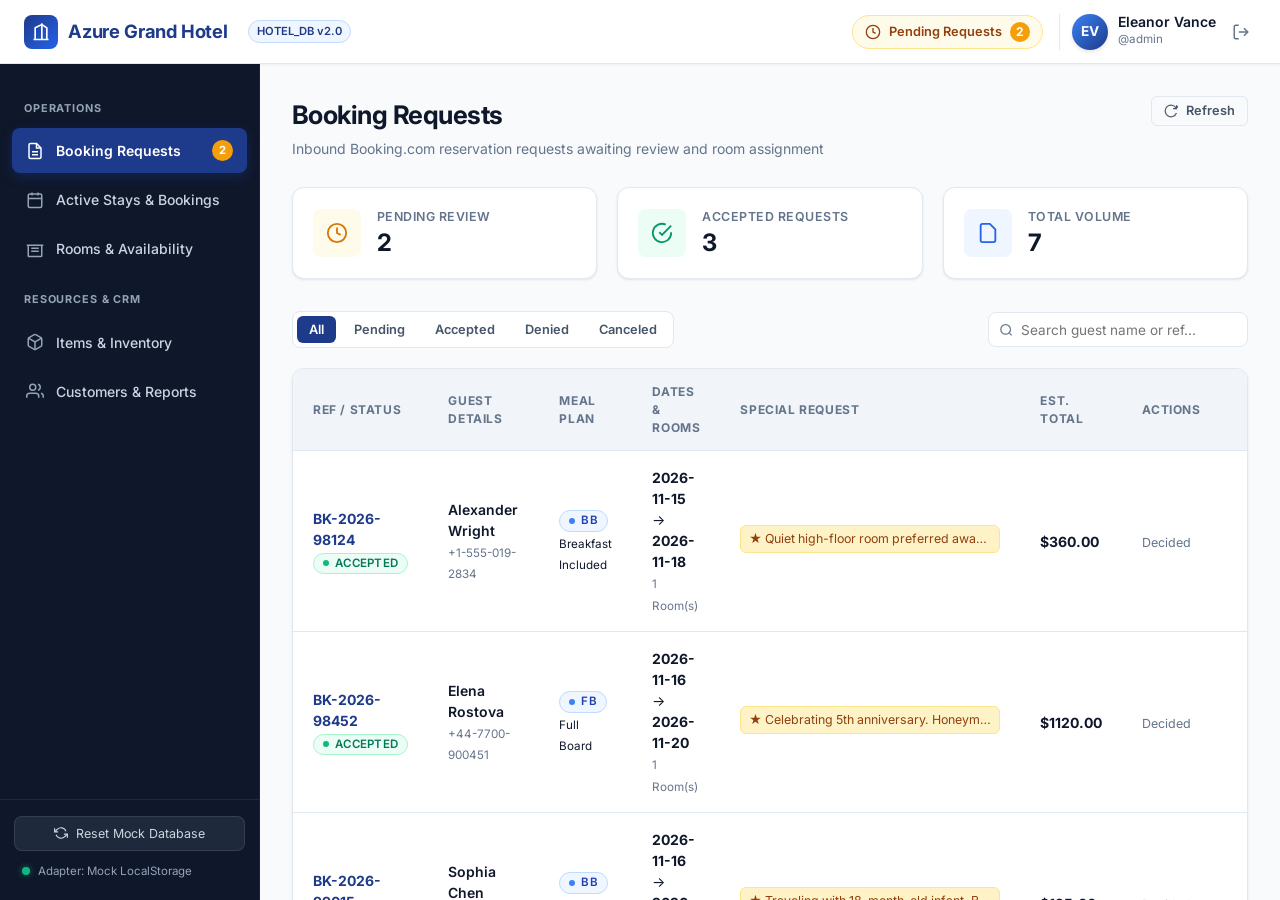
==== frontend/index.html @ 26da822e "add mock API layer and initial frontend layout" ====
<!DOCTYPE html>
<html lang="en">
<head>
  <meta charset="UTF-8">
  <meta name="viewport" content="width=device-width, initial-scale=1.0">
  <title>Azure Hotel Management System</title>
  <link rel="stylesheet" href="css/style.css">
  <link rel="preconnect" href="https://fonts.googleapis.com">
  <link rel="preconnect" href="https://fonts.gstatic.com" crossorigin>
  <link href="https://fonts.googleapis.com/css2?family=Inter:wght@400;500;600;700;800&display=swap" rel="stylesheet">
</head>
<body>

  <!-- =========================================================================
       1. Login Screen for shop_owner
       ========================================================================= -->
  <div id="login-screen" class="login-screen">
    <div class="login-card">
      <div class="login-brand">
        <div class="brand-icon-wrapper">
          <svg width="28" height="28" viewBox="0 0 24 24" fill="none" stroke="currentColor" stroke-width="2" stroke-linecap="round" stroke-linejoin="round">
            <path d="M3 21h18M5 21V7l8-4v18M13 21V3l6 4v14M9 10h1M9 14h1M9 18h1M16 10h1M16 14h1M16 18h1"/>
          </svg>
        </div>
        <h1>Azure Hotel Manager</h1>
        <p>Shop Owner & Front Desk Portal</p>
      </div>

      <div id="login-error-box" class="login-error hidden">
        <svg width="18" height="18" viewBox="0 0 24 24" fill="none" stroke="currentColor" stroke-width="2">
          <circle cx="12" cy="12" r="10"/><line x1="12" y1="8" x2="12" y2="12"/><line x1="12" y1="16" x2="12.01" y2="16"/>
        </svg>
        <span id="login-error-text">Invalid username or credentials.</span>
      </div>

      <form id="login-form" class="login-form">
        <div class="form-group">
          <label class="form-label" for="login-username">Owner Username</label>
          <div class="input-with-icon">
            <span class="input-icon">
              <svg width="16" height="16" viewBox="0 0 24 24" fill="none" stroke="currentColor" stroke-width="2">
                <path d="M20 21v-2a4 4 0 0 0-4-4H8a4 4 0 0 0-4 4v2"/><circle cx="12" cy="7" r="4"/>
              </svg>
            </span>
            <input type="text" id="login-username" class="form-control" placeholder="e.g. admin" required autocomplete="username" value="admin">
          </div>
        </div>

        <div class="form-group">
          <label class="form-label" for="login-password">Password</label>
          <div class="input-with-icon">
            <span class="input-icon">
              <svg width="16" height="16" viewBox="0 0 24 24" fill="none" stroke="currentColor" stroke-width="2">
                <rect x="3" y="11" width="18" height="11" rx="2" ry="2"/><path d="M7 11V7a5 5 0 0 1 10 0v4"/>
              </svg>
            </span>
            <input type="password" id="login-password" class="form-control" placeholder="••••••••" required autocomplete="current-password" value="admin123">
          </div>
        </div>

        <button type="submit" id="btn-login-submit" class="btn btn-primary btn-block">
          <span>Sign In to Dashboard</span>
          <svg width="16" height="16" viewBox="0 0 24 24" fill="none" stroke="currentColor" stroke-width="2">
            <line x1="5" y1="12" x2="19" y2="12"/><polyline points="12 5 19 12 12 19"/>
          </svg>
        </button>
      </form>

      <div class="login-hint">
        <strong>Pre-configured Mock Accounts:</strong><br>
        Username: <code>admin</code> (Eleanor Vance - GM)<br>
        Username: <code>david_desk</code> (David Miller - Front Desk)<br>
        <em>Any password accepted in mock mode.</em>
      </div>
    </div>
  </div>

  <!-- =========================================================================
       2. Application Shell (Displayed when authenticated)
       ========================================================================= -->
  <div id="app-shell" class="app-shell hidden">
    <!-- Top Bar -->
    <header class="top-bar">
      <div class="top-bar-left">
        <a href="#requests" class="top-brand">
          <div class="top-brand-icon">
            <svg width="20" height="20" viewBox="0 0 24 24" fill="none" stroke="currentColor" stroke-width="2">
              <path d="M3 21h18M5 21V7l8-4v18M13 21V3l6 4v14"/>
            </svg>
          </div>
          <span>Azure Grand Hotel</span>
        </a>
        <span class="hotel-badge">HOTEL_DB v2.0</span>
      </div>

      <div class="top-bar-right">
        <!-- Top bar PENDING requests alert & count badge -->
        <button id="topbar-pending-btn" class="pending-alert-btn" title="View Pending Requests">
          <svg width="16" height="16" viewBox="0 0 24 24" fill="none" stroke="currentColor" stroke-width="2">
            <circle cx="12" cy="12" r="10"/><polyline points="12 6 12 12 16 14"/>
          </svg>
          <span>Pending Requests</span>
          <span id="topbar-pending-count" class="count-badge-pill">0</span>
        </button>

        <!-- Logged-in Owner Profile -->
        <div class="owner-profile">
          <div id="owner-avatar" class="owner-avatar" title="Shop Owner">EV</div>
          <div class="owner-details">
            <span id="owner-full-name" class="owner-name">Eleanor Vance</span>
            <span id="owner-username" class="owner-role">@admin</span>
          </div>
          <button id="btn-logout" class="btn-logout" title="Sign Out">
            <svg width="18" height="18" viewBox="0 0 24 24" fill="none" stroke="currentColor" stroke-width="2">
              <path d="M9 21H5a2 2 0 0 1-2-2V5a2 2 0 0 1 2-2h4"/><polyline points="16 17 21 12 16 7"/><line x1="21" y1="12" x2="9" y2="12"/>
            </svg>
          </button>
        </div>
      </div>
    </header>

    <div class="shell-body">
      <!-- Left Sidebar with Hash Navigation -->
      <aside class="sidebar">
        <nav class="sidebar-nav">
          <div class="sidebar-section-title">Operations</div>
          
          <!-- #requests view link -->
          <a href="#requests" class="nav-item active" data-view="requests">
            <div class="nav-item-content">
              <svg width="18" height="18" viewBox="0 0 24 24" fill="none" stroke="currentColor" stroke-width="2">
                <path d="M14 2H6a2 2 0 0 0-2 2v16a2 2 0 0 0 2 2h12a2 2 0 0 0 2-2V8z"/><polyline points="14 2 14 8 20 8"/><line x1="16" y1="13" x2="8" y2="13"/><line x1="16" y1="17" x2="8" y2="17"/>
              </svg>
              <span>Booking Requests</span>
            </div>
            <span id="sidebar-pending-badge" class="nav-badge">0</span>
          </a>

          <!-- #stays view link -->
          <a href="#stays" class="nav-item" data-view="stays">
            <div class="nav-item-content">
              <svg width="18" height="18" viewBox="0 0 24 24" fill="none" stroke="currentColor" stroke-width="2">
                <rect x="3" y="4" width="18" height="18" rx="2" ry="2"/><line x1="16" y1="2" x2="16" y2="6"/><line x1="8" y1="2" x2="8" y2="6"/><line x1="3" y1="10" x2="21" y2="10"/>
              </svg>
              <span>Active Stays & Bookings</span>
            </div>
          </a>

          <!-- #rooms view link -->
          <a href="#rooms" class="nav-item" data-view="rooms">
            <div class="nav-item-content">
              <svg width="18" height="18" viewBox="0 0 24 24" fill="none" stroke="currentColor" stroke-width="2">
                <path d="M3 7v14a1 1 0 0 0 1 1h16a1 1 0 0 0 1-1V7"/><path d="M1 7h22M7 11h10M7 15h10"/>
              </svg>
              <span>Rooms & Availability</span>
            </div>
          </a>

          <div class="sidebar-section-title">Resources & CRM</div>

          <!-- #inventory view link -->
          <a href="#inventory" class="nav-item" data-view="inventory">
            <div class="nav-item-content">
              <svg width="18" height="18" viewBox="0 0 24 24" fill="none" stroke="currentColor" stroke-width="2">
                <path d="M21 16V8a2 2 0 0 0-1-1.73l-7-4a2 2 0 0 0-2 0l-7 4A2 2 0 0 0 3 8v8a2 2 0 0 0 1 1.73l7 4a2 2 0 0 0 2 0l7-4A2 2 0 0 0 21 16z"/><polyline points="3.27 6.96 12 12.01 20.73 6.96"/><line x1="12" y1="22.08" x2="12" y2="12"/>
              </svg>
              <span>Items & Inventory</span>
            </div>
          </a>

          <!-- #customers view link -->
          <a href="#customers" class="nav-item" data-view="customers">
            <div class="nav-item-content">
              <svg width="18" height="18" viewBox="0 0 24 24" fill="none" stroke="currentColor" stroke-width="2">
                <path d="M17 21v-2a4 4 0 0 0-4-4H5a4 4 0 0 0-4 4v2"/><circle cx="9" cy="7" r="4"/><path d="M23 21v-2a4 4 0 0 0-3-3.87"/><path d="M16 3.13a4 4 0 0 1 0 7.75"/>
              </svg>
              <span>Customers & Reports</span>
            </div>
          </a>
        </nav>

        <div class="sidebar-footer">
          <button id="btn-reset-mock-db" class="btn-sidebar-reset" title="Restore seed data in localStorage">
            <svg width="14" height="14" viewBox="0 0 24 24" fill="none" stroke="currentColor" stroke-width="2">
              <polyline points="1 4 1 10 7 10"/><polyline points="23 20 23 14 17 14"/><path d="M20.49 9A9 9 0 0 0 5.64 5.64L1 10m22 4l-4.64 4.36A9 9 0 0 1 3.51 15"/>
            </svg>
            <span>Reset Mock Database</span>
          </button>
          <div class="system-status-indicator">
            <span class="status-dot"></span>
            <span>Adapter: Mock LocalStorage</span>
          </div>
        </div>
      </aside>

      <!-- Main Content Area with Views -->
      <main class="main-content">

        <!-- ===================================================================
             VIEW 1: #requests (Booking Requests)
             =================================================================== -->
        <section id="view-requests" class="view-panel active">
          <div class="view-header">
            <div>
              <h2>Booking Requests</h2>
              <p>Inbound Booking.com reservation requests awaiting review and room assignment</p>
            </div>
            <div class="header-actions">
              <button id="btn-refresh-requests" class="btn btn-outline btn-sm">
                <svg width="14" height="14" viewBox="0 0 24 24" fill="none" stroke="currentColor" stroke-width="2">
                  <path d="M21.5 2v6h-6M21.34 15.57a10 10 0 1 1-.57-8.38l5.67-5.67"/>
                </svg>
                <span>Refresh</span>
              </button>
            </div>
          </div>

          <!-- Stats Overview -->
          <div class="stats-grid">
            <div class="stat-card">
              <div class="stat-icon warning">
                <svg width="22" height="22" viewBox="0 0 24 24" fill="none" stroke="currentColor" stroke-width="2">
                  <circle cx="12" cy="12" r="10"/><polyline points="12 6 12 12 16 14"/>
                </svg>
              </div>
              <div class="stat-info">
                <div class="stat-label">Pending Review</div>
                <div id="stat-requests-pending" class="stat-value">0</div>
              </div>
            </div>
            <div class="stat-card">
              <div class="stat-icon success">
                <svg width="22" height="22" viewBox="0 0 24 24" fill="none" stroke="currentColor" stroke-width="2">
                  <path d="M22 11.08V12a10 10 0 1 1-5.93-9.14"/><polyline points="22 4 12 14.01 9 11.01"/>
                </svg>
              </div>
              <div class="stat-info">
                <div class="stat-label">Accepted Requests</div>
                <div id="stat-requests-accepted" class="stat-value">0</div>
              </div>
            </div>
            <div class="stat-card">
              <div class="stat-icon primary">
                <svg width="22" height="22" viewBox="0 0 24 24" fill="none" stroke="currentColor" stroke-width="2">
                  <path d="M14 2H6a2 2 0 0 0-2 2v16a2 2 0 0 0 2 2h12a2 2 0 0 0 2-2V8z"/>
                </svg>
              </div>
              <div class="stat-info">
                <div class="stat-label">Total Volume</div>
                <div id="stat-requests-total" class="stat-value">0</div>
              </div>
            </div>
          </div>

          <!-- Filter & Search Bar -->
          <div class="filter-bar">
            <div class="filter-pills" id="requests-status-filters">
              <button class="filter-pill active" data-status="ALL">All</button>
              <button class="filter-pill" data-status="PENDING">Pending</button>
              <button class="filter-pill" data-status="ACCEPTED">Accepted</button>
              <button class="filter-pill" data-status="DENIED">Denied</button>
              <button class="filter-pill" data-status="CANCELED">Canceled</button>
            </div>
            <div class="search-input-box">
              <svg width="16" height="16" viewBox="0 0 24 24" fill="none" stroke="currentColor" stroke-width="2">
                <circle cx="11" cy="11" r="8"/><line x1="21" y1="21" x2="16.65" y2="16.65"/>
              </svg>
              <input type="text" id="requests-search-input" placeholder="Search guest name or ref...">
            </div>
          </div>

          <!-- Requests Table -->
          <div class="card-table">
            <div class="table-responsive">
              <table class="data-table" id="table-booking-requests">
                <thead>
                  <tr>
                    <th>Ref / Status</th>
                    <th>Guest Details</th>
                    <th>Meal Plan</th>
                    <th>Dates & Rooms</th>
                    <th>Special Request</th>
                    <th>Est. Total</th>
                    <th>Actions</th>
                  </tr>
                </thead>
                <tbody id="tbody-booking-requests">
                  <!-- Populated dynamically by app.js -->
                </tbody>
              </table>
            </div>
          </div>
        </section>


        <!-- ===================================================================
             VIEW 2: #stays (Active Stays & Bookings)
             =================================================================== -->
        <section id="view-stays" class="view-panel">
          <div class="view-header">
            <div>
              <h2>Active Stays & Bookings</h2>
              <p>Confirmed reservations, active checked-in guests, billing and checkout</p>
            </div>
            <div class="header-actions">
              <button id="btn-refresh-stays" class="btn btn-outline btn-sm">
                <svg width="14" height="14" viewBox="0 0 24 24" fill="none" stroke="currentColor" stroke-width="2">
                  <path d="M21.5 2v6h-6M21.34 15.57a10 10 0 1 1-.57-8.38l5.67-5.67"/>
                </svg>
                <span>Refresh</span>
              </button>
            </div>
          </div>

          <!-- Stays Table -->
          <div class="card-table">
            <div class="table-responsive">
              <table class="data-table" id="table-stays">
                <thead>
                  <tr>
                    <th>Booking ID</th>
                    <th>Guest</th>
                    <th>Assigned Room(s)</th>
                    <th>Stay Dates</th>
                    <th>Status</th>
                    <th>Billing & Balance</th>
                    <th>Actions</th>
                  </tr>
                </thead>
                <tbody id="tbody-stays">
                  <!-- Populated dynamically by app.js -->
                </tbody>
              </table>
            </div>
          </div>
        </section>


        <!-- ===================================================================
             VIEW 3: #rooms (Rooms & Availability)
             =================================================================== -->
        <section id="view-rooms" class="view-panel">
          <div class="view-header">
            <div>
              <h2>Room Management</h2>
              <p>Live occupancy status, rates, and maintenance control</p>
            </div>
            <div class="header-actions">
              <button id="btn-refresh-rooms" class="btn btn-outline btn-sm">
                <svg width="14" height="14" viewBox="0 0 24 24" fill="none" stroke="currentColor" stroke-width="2">
                  <path d="M21.5 2v6h-6M21.34 15.57a10 10 0 1 1-.57-8.38l5.67-5.67"/>
                </svg>
                <span>Refresh</span>
              </button>
            </div>
          </div>

          <!-- Room Status Filter Bar -->
          <div class="filter-bar">
            <div class="filter-pills" id="rooms-status-filters">
              <button class="filter-pill active" data-status="ALL">All Rooms</button>
              <button class="filter-pill" data-status="AVAILABLE">Available</button>
              <button class="filter-pill" data-status="BOOKED">Booked</button>
              <button class="filter-pill" data-status="CLOSED">Closed (Maintenance)</button>
            </div>
          </div>

          <!-- Room Cards Grid -->
          <div class="room-grid" id="rooms-grid-container">
            <!-- Populated dynamically by app.js -->
          </div>
        </section>


        <!-- ===================================================================
             VIEW 4: #inventory (Items: COUNT & CONTINUOUS)
             =================================================================== -->
        <section id="view-inventory" class="view-panel">
          <div class="view-header">
            <div>
              <h2>Items & Inventory</h2>
              <p>Hotel supplies, room service items, count-based goods and continuous liquids/bulk</p>
            </div>
            <div class="header-actions">
              <button id="btn-refresh-inventory" class="btn btn-outline btn-sm">
                <svg width="14" height="14" viewBox="0 0 24 24" fill="none" stroke="currentColor" stroke-width="2">
                  <path d="M21.5 2v6h-6M21.34 15.57a10 10 0 1 1-.57-8.38l5.67-5.67"/>
                </svg>
                <span>Refresh</span>
              </button>
            </div>
          </div>

          <!-- Inventory Filter Bar -->
          <div class="filter-bar">
            <div class="filter-pills" id="inventory-method-filters">
              <button class="filter-pill active" data-method="ALL">All Items</button>
              <button class="filter-pill" data-method="COUNT">COUNT (Units / Pieces)</button>
              <button class="filter-pill" data-method="CONTINUOUS">CONTINUOUS (kg / Liters)</button>
            </div>
          </div>

          <!-- Items Table -->
          <div class="card-table">
            <div class="table-responsive">
              <table class="data-table" id="table-inventory">
                <thead>
                  <tr>
                    <th>Item ID</th>
                    <th>Item Name</th>
                    <th>Measuring Method</th>
                    <th>Unit Price</th>
                    <th>Current Stock</th>
                    <th>Status</th>
                    <th>Quick Adjust</th>
                  </tr>
                </thead>
                <tbody id="tbody-inventory">
                  <!-- Populated dynamically by app.js -->
                </tbody>
              </table>
            </div>
          </div>
        </section>


        <!-- ===================================================================
             VIEW 5: #customers (Customer Directory & Reports)
             =================================================================== -->
        <section id="view-customers" class="view-panel">
          <div class="view-header">
            <div>
              <h2>Customer Directory</h2>
              <p>Guest profiles, denial audit history, Telegram channels, and incident notes</p>
            </div>
            <div class="header-actions">
              <button id="btn-refresh-customers" class="btn btn-outline btn-sm">
                <svg width="14" height="14" viewBox="0 0 24 24" fill="none" stroke="currentColor" stroke-width="2">
                  <path d="M21.5 2v6h-6M21.34 15.57a10 10 0 1 1-.57-8.38l5.67-5.67"/>
                </svg>
                <span>Refresh</span>
              </button>
            </div>
          </div>

          <!-- Customers Table -->
          <div class="card-table">
            <div class="table-responsive">
              <table class="data-table" id="table-customers">
                <thead>
                  <tr>
                    <th>Customer ID</th>
                    <th>Full Name</th>
                    <th>Phone</th>
                    <th>Telegram Chat ID</th>
                    <th>Denial History</th>
                    <th>Registered</th>
                    <th>Actions</th>
                  </tr>
                </thead>
                <tbody id="tbody-customers">
                  <!-- Populated dynamically by app.js -->
                </tbody>
              </table>
            </div>
          </div>
        </section>

      </main>
    </div>
  </div>

  <!-- =========================================================================
       Action Modals & Dialog Container
       ========================================================================= -->
  <div id="modal-container" class="modal-overlay hidden">
    <div class="modal-dialog">
      <div class="modal-header">
        <h3 id="modal-title">Action Title</h3>
        <button id="modal-close-btn" class="modal-close-btn" aria-label="Close">&times;</button>
      </div>
      <div id="modal-body" class="modal-body">
        <!-- Injected dynamically based on action -->
      </div>
      <div id="modal-footer" class="modal-footer">
        <!-- Injected dynamically -->
      </div>
    </div>
  </div>

  <!-- Toast Notifications Container -->
  <div id="toast-container" class="toast-container"></div>

  <!-- App Main Entry Point (ES Module) -->
  <script type="module" src="js/app.js"></script>
</body>
</html>
---- frontend/css/style.css ----
/**
 * RoomBookingApp - Single Page Application Stylesheet
 * Modern hospitality executive dashboard theme.
 */

/* ==========================================================================
   1. CSS Variables & Theme Tokens
   ========================================================================== */
:root {
  /* Brand & Primary Colors */
  --color-primary: #1e3a8a;          /* Deep Luxury Blue */
  --color-primary-light: #2563eb;    /* Royal Blue */
  --color-primary-hover: #1d4ed8;
  --color-primary-subtle: #eff6ff;   /* Soft blue tint */
  --color-primary-50: #f0f7ff;
  
  /* Neutral Palette */
  --color-bg: #f8fafc;              /* Slate 50 canvas */
  --color-surface: #ffffff;         /* Pure white surface */
  --color-surface-alt: #f1f5f9;     /* Slate 100 secondary */
  --color-border: #e2e8f0;          /* Slate 200 borders */
  --color-border-subtle: #cbd5e1;
  
  /* Sidebar Palette */
  --color-sidebar-bg: #0f172a;      /* Slate 900 Dark Luxury */
  --color-sidebar-surface: #1e293b; /* Slate 800 */
  --color-sidebar-hover: #334155;
  --color-sidebar-text: #cbd5e1;
  --color-sidebar-text-muted: #94a3b8;
  --color-sidebar-active: #3b82f6;

  /* Typography Colors */
  --color-text-main: #0f172a;       /* Slate 900 */
  --color-text-secondary: #475569;  /* Slate 600 */
  --color-text-muted: #64748b;      /* Slate 500 */
  --color-text-light: #ffffff;

  /* ==========================================================================
     Semantic Status Badge Variables (Exact SQL status matching)
     AVAILABLE, PENDING, ACTIVE, BOOKED, CLOSED, FAILED
     (+ ACCEPTED, DENIED, FINISHED, CANCELED)
     ========================================================================== */
  /* AVAILABLE - Vibrant Emerald Green */
  --status-available-bg: #ecfdf5;
  --status-available-text: #065f46;
  --status-available-border: #a7f3d0;
  --status-available-dot: #10b981;

  /* PENDING - Warm Amber/Orange */
  --status-pending-bg: #fffbeb;
  --status-pending-text: #92400e;
  --status-pending-border: #fde68a;
  --status-pending-dot: #f59e0b;

  /* ACTIVE - Fresh Royal Blue */
  --status-active-bg: #eff6ff;
  --status-active-text: #1e40af;
  --status-active-border: #bfdbfe;
  --status-active-dot: #3b82f6;

  /* BOOKED - Elegant Indigo / Purple */
  --status-booked-bg: #f5f3ff;
  --status-booked-text: #5b21b6;
  --status-booked-border: #ddd6fe;
  --status-booked-dot: #8b5cf6;

  /* CLOSED - Muted Slate / Dark Gray */
  --status-closed-bg: #f1f5f9;
  --status-closed-text: #475569;
  --status-closed-border: #cbd5e1;
  --status-closed-dot: #64748b;

  /* FAILED / DENIED - Rose Red */
  --status-failed-bg: #fef2f2;
  --status-failed-text: #991b1b;
  --status-failed-border: #fecaca;
  --status-failed-dot: #ef4444;

  /* Measuring Method Badges */
  --method-count-bg: #f0fdf4;
  --method-count-text: #166534;
  --method-count-border: #bbf7d0;

  --method-continuous-bg: #faf5ff;
  --method-continuous-text: #6b21a8;
  --method-continuous-border: #e9d5ff;

  /* Layout Dimensions */
  --topbar-height: 64px;
  --sidebar-width: 260px;
  --sidebar-collapsed-width: 72px;

  /* Shadows */
  --shadow-xs: 0 1px 2px 0 rgba(0, 0, 0, 0.05);
  --shadow-sm: 0 1px 3px 0 rgba(0, 0, 0, 0.08), 0 1px 2px -1px rgba(0, 0, 0, 0.06);
  --shadow-md: 0 4px 6px -1px rgba(0, 0, 0, 0.08), 0 2px 4px -2px rgba(0, 0, 0, 0.06);
  --shadow-lg: 0 10px 15px -3px rgba(0, 0, 0, 0.08), 0 4px 6px -4px rgba(0, 0, 0, 0.04);
  --shadow-modal: 0 20px 25px -5px rgba(0, 0, 0, 0.15), 0 8px 10px -6px rgba(0, 0, 0, 0.1);

  /* Border Radii */
  --radius-sm: 6px;
  --radius-md: 8px;
  --radius-lg: 12px;
  --radius-xl: 16px;
  --radius-full: 9999px;

  /* Transitions */
  --transition-fast: 150ms cubic-bezier(0.4, 0, 0.2, 1);
  --transition-normal: 200ms cubic-bezier(0.4, 0, 0.2, 1);
}

/* ==========================================================================
   2. Reset & Base Styles
   ========================================================================== */
*, *::before, *::after {
  box-sizing: border-box;
  margin: 0;
  padding: 0;
}

html, body {
  height: 100%;
  font-family: 'Inter', -apple-system, BlinkMacSystemFont, 'Segoe UI', Roboto, Helvetica, Arial, sans-serif;
  background-color: var(--color-bg);
  color: var(--color-text-main);
  line-height: 1.5;
  -webkit-font-smoothing: antialiased;
  -moz-osx-font-smoothing: grayscale;
}

button, input, select, textarea {
  font-family: inherit;
  font-size: inherit;
  color: inherit;
}

a {
  color: inherit;
  text-decoration: none;
}

ul, ol {
  list-style: none;
}

.hidden {
  display: none !important;
}

/* ==========================================================================
   3. Semantic Status Badges
   ========================================================================== */
.badge {
  display: inline-flex;
  align-items: center;
  gap: 6px;
  padding: 3px 9px;
  border-radius: var(--radius-full);
  font-size: 0.72rem;
  font-weight: 600;
  letter-spacing: 0.025em;
  text-transform: uppercase;
  border: 1px solid transparent;
  white-space: nowrap;
  line-height: 1.2;
}

.badge::before {
  content: '';
  display: inline-block;
  width: 6px;
  height: 6px;
  border-radius: 50%;
  flex-shrink: 0;
}

/* AVAILABLE */
.badge-available {
  background-color: var(--status-available-bg);
  color: var(--status-available-text);
  border-color: var(--status-available-border);
}
.badge-available::before { background-color: var(--status-available-dot); }

/* PENDING */
.badge-pending {
  background-color: var(--status-pending-bg);
  color: var(--status-pending-text);
  border-color: var(--status-pending-border);
}
.badge-pending::before { background-color: var(--status-pending-dot); }

/* ACTIVE */
.badge-active {
  background-color: var(--status-active-bg);
  color: var(--status-active-text);
  border-color: var(--status-active-border);
}
.badge-active::before { background-color: var(--status-active-dot); }

/* BOOKED */
.badge-booked {
  background-color: var(--status-booked-bg);
  color: var(--status-booked-text);
  border-color: var(--status-booked-border);
}
.badge-booked::before { background-color: var(--status-booked-dot); }

/* CLOSED */
.badge-closed {
  background-color: var(--status-closed-bg);
  color: var(--status-closed-text);
  border-color: var(--status-closed-border);
}
.badge-closed::before { background-color: var(--status-closed-dot); }

/* FAILED & DENIED */
.badge-failed, .badge-denied {
  background-color: var(--status-failed-bg);
  color: var(--status-failed-text);
  border-color: var(--status-failed-border);
}
.badge-failed::before, .badge-denied::before { background-color: var(--status-failed-dot); }

/* ACCEPTED */
.badge-accepted {
  background-color: #ecfdf5;
  color: #047857;
  border-color: #a7f3d0;
}
.badge-accepted::before { background-color: #10b981; }

/* FINISHED */
.badge-finished {
  background-color: #f1f5f9;
  color: #334155;
  border-color: #cbd5e1;
}
.badge-finished::before { background-color: #64748b; }

/* CANCELED */
.badge-canceled {
  background-color: #f3f4f6;
  color: #6b7280;
  border-color: #e5e7eb;
}
.badge-canceled::before { background-color: #9ca3af; }

/* Measuring Method Badges */
.badge-count {
  background-color: var(--method-count-bg);
  color: var(--method-count-text);
  border-color: var(--method-count-border);
  font-size: 0.68rem;
  padding: 2px 7px;
}
.badge-count::before { display: none; }

.badge-continuous {
  background-color: var(--method-continuous-bg);
  color: var(--method-continuous-text);
  border-color: var(--method-continuous-border);
  font-size: 0.68rem;
  padding: 2px 7px;
}
.badge-continuous::before { display: none; }

/* ==========================================================================
   4. Login Screen
   ========================================================================== */
.login-screen {
  min-height: 100vh;
  display: flex;
  align-items: center;
  justify-content: center;
  background: linear-gradient(135deg, #0f172a 0%, #1e3a8a 100%);
  padding: 1.5rem;
  position: relative;
  overflow: hidden;
}

.login-screen::before {
  content: '';
  position: absolute;
  top: -20%;
  right: -10%;
  width: 600px;
  height: 600px;
  background: radial-gradient(circle, rgba(59, 130, 246, 0.15) 0%, rgba(0, 0, 0, 0) 70%);
  border-radius: 50%;
  pointer-events: none;
}

.login-card {
  width: 100%;
  max-width: 440px;
  background: var(--color-surface);
  border-radius: var(--radius-xl);
  box-shadow: var(--shadow-modal);
  padding: 2.5rem;
  position: relative;
  z-index: 10;
  border: 1px solid rgba(255, 255, 255, 0.15);
}

.login-brand {
  text-align: center;
  margin-bottom: 2rem;
}

.brand-icon-wrapper {
  display: inline-flex;
  align-items: center;
  justify-content: center;
  width: 56px;
  height: 56px;
  border-radius: var(--radius-lg);
  background: linear-gradient(135deg, var(--color-primary) 0%, var(--color-primary-light) 100%);
  color: #fff;
  margin-bottom: 1rem;
  box-shadow: 0 4px 12px rgba(37, 99, 235, 0.35);
}

.login-brand h1 {
  font-size: 1.5rem;
  font-weight: 700;
  color: var(--color-text-main);
  margin-bottom: 0.25rem;
}

.login-brand p {
  font-size: 0.875rem;
  color: var(--color-text-muted);
}

.login-form .form-group {
  margin-bottom: 1.25rem;
}

.form-label {
  display: block;
  font-size: 0.825rem;
  font-weight: 600;
  color: var(--color-text-secondary);
  margin-bottom: 0.4rem;
}

.input-with-icon {
  position: relative;
  display: flex;
  align-items: center;
}

.input-with-icon .input-icon {
  position: absolute;
  left: 12px;
  color: var(--color-text-muted);
  pointer-events: none;
  display: flex;
  align-items: center;
}

.input-with-icon input {
  padding-left: 40px;
}

.form-control {
  width: 100%;
  padding: 0.65rem 0.85rem;
  border: 1px solid var(--color-border);
  border-radius: var(--radius-md);
  font-size: 0.9rem;
  background-color: #fff;
  transition: border-color var(--transition-fast), box-shadow var(--transition-fast);
}

.form-control:focus {
  outline: none;
  border-color: var(--color-primary-light);
  box-shadow: 0 0 0 3px rgba(37, 99, 235, 0.15);
}

.btn {
  display: inline-flex;
  align-items: center;
  justify-content: center;
  gap: 8px;
  padding: 0.65rem 1.25rem;
  font-size: 0.875rem;
  font-weight: 600;
  border-radius: var(--radius-md);
  border: 1px solid transparent;
  cursor: pointer;
  transition: all var(--transition-fast);
}

.btn-primary {
  background: linear-gradient(135deg, var(--color-primary) 0%, var(--color-primary-light) 100%);
  color: #ffffff;
  box-shadow: 0 2px 4px rgba(37, 99, 235, 0.2);
}

.btn-primary:hover {
  background: linear-gradient(135deg, var(--color-primary-hover) 0%, var(--color-primary) 100%);
  box-shadow: 0 4px 8px rgba(37, 99, 235, 0.3);
}

.btn-primary:active {
  transform: translateY(1px);
}

.btn-block {
  width: 100%;
}

.btn-outline {
  background: transparent;
  border-color: var(--color-border);
  color: var(--color-text-secondary);
}

.btn-outline:hover {
  background: var(--color-surface-alt);
  color: var(--color-text-main);
}

.btn-sm {
  padding: 0.4rem 0.75rem;
  font-size: 0.8rem;
  border-radius: var(--radius-sm);
}

.login-hint {
  margin-top: 1.5rem;
  padding: 0.85rem;
  background-color: var(--color-surface-alt);
  border-radius: var(--radius-md);
  border: 1px dashed var(--color-border-subtle);
  font-size: 0.775rem;
  color: var(--color-text-secondary);
}

.login-hint code {
  background-color: #ffffff;
  padding: 1px 5px;
  border-radius: 4px;
  font-weight: 600;
  color: var(--color-primary);
  border: 1px solid var(--color-border);
}

.login-error {
  margin-bottom: 1rem;
  padding: 0.75rem;
  border-radius: var(--radius-md);
  background-color: var(--status-failed-bg);
  border: 1px solid var(--status-failed-border);
  color: var(--status-failed-text);
  font-size: 0.825rem;
  display: flex;
  align-items: center;
  gap: 8px;
}

/* ==========================================================================
   5. App Shell Structure
   ========================================================================== */
.app-shell {
  display: flex;
  flex-direction: column;
  height: 100vh;
  overflow: hidden;
}

/* ==========================================================================
   6. Top Bar
   ========================================================================== */
.top-bar {
  height: var(--topbar-height);
  background-color: var(--color-surface);
  border-bottom: 1px solid var(--color-border);
  display: flex;
  align-items: center;
  justify-content: space-between;
  padding: 0 1.5rem;
  z-index: 50;
  box-shadow: var(--shadow-xs);
  flex-shrink: 0;
}

.top-bar-left {
  display: flex;
  align-items: center;
  gap: 1.25rem;
}

.top-brand {
  display: flex;
  align-items: center;
  gap: 10px;
  font-weight: 700;
  font-size: 1.15rem;
  color: var(--color-primary);
  letter-spacing: -0.01em;
}

.top-brand-icon {
  width: 34px;
  height: 34px;
  background: linear-gradient(135deg, var(--color-primary) 0%, var(--color-primary-light) 100%);
  color: #ffffff;
  border-radius: var(--radius-md);
  display: flex;
  align-items: center;
  justify-content: center;
}

.hotel-badge {
  font-size: 0.7rem;
  font-weight: 600;
  background-color: var(--color-primary-subtle);
  color: var(--color-primary);
  padding: 2px 8px;
  border-radius: var(--radius-full);
  border: 1px solid #bfdbfe;
}

.top-bar-right {
  display: flex;
  align-items: center;
  gap: 1rem;
}

/* Pending Requests Badge in Top Bar */
.pending-alert-btn {
  display: flex;
  align-items: center;
  gap: 8px;
  background-color: var(--status-pending-bg);
  border: 1px solid var(--status-pending-border);
  color: var(--status-pending-text);
  padding: 6px 12px;
  border-radius: var(--radius-full);
  font-size: 0.8rem;
  font-weight: 600;
  cursor: pointer;
  transition: all var(--transition-fast);
}

.pending-alert-btn:hover {
  background-color: #fef3c7;
  transform: translateY(-1px);
}

.count-badge-pill {
  display: inline-flex;
  align-items: center;
  justify-content: center;
  min-width: 20px;
  height: 20px;
  padding: 0 6px;
  background-color: var(--status-pending-dot);
  color: #ffffff;
  border-radius: var(--radius-full);
  font-size: 0.75rem;
  font-weight: 700;
}

/* Logged In Owner Profile in Top Bar */
.owner-profile {
  display: flex;
  align-items: center;
  gap: 10px;
  padding-left: 0.75rem;
  border-left: 1px solid var(--color-border);
}

.owner-avatar {
  width: 36px;
  height: 36px;
  border-radius: 50%;
  background: linear-gradient(135deg, #3b82f6 0%, #1e3a8a 100%);
  color: #ffffff;
  font-weight: 700;
  font-size: 0.85rem;
  display: flex;
  align-items: center;
  justify-content: center;
  box-shadow: 0 2px 4px rgba(0, 0, 0, 0.1);
}

.owner-details {
  display: flex;
  flex-direction: column;
}

.owner-name {
  font-size: 0.875rem;
  font-weight: 600;
  color: var(--color-text-main);
  line-height: 1.2;
}

.owner-role {
  font-size: 0.725rem;
  color: var(--color-text-muted);
}

.btn-logout {
  background: transparent;
  border: none;
  color: var(--color-text-muted);
  cursor: pointer;
  padding: 6px;
  border-radius: var(--radius-md);
  display: flex;
  align-items: center;
  justify-content: center;
  transition: all var(--transition-fast);
}

.btn-logout:hover {
  background-color: var(--status-failed-bg);
  color: var(--status-failed-text);
}

/* ==========================================================================
   7. Shell Body & Left Sidebar
   ========================================================================== */
.shell-body {
  display: flex;
  flex: 1;
  overflow: hidden;
}

.sidebar {
  width: var(--sidebar-width);
  background-color: var(--color-sidebar-bg);
  color: var(--color-sidebar-text);
  display: flex;
  flex-direction: column;
  justify-content: space-between;
  flex-shrink: 0;
  border-right: 1px solid rgba(255, 255, 255, 0.05);
}

.sidebar-nav {
  padding: 1.25rem 0.75rem;
  display: flex;
  flex-direction: column;
  gap: 4px;
}

.sidebar-section-title {
  font-size: 0.68rem;
  text-transform: uppercase;
  font-weight: 700;
  letter-spacing: 0.08em;
  color: var(--color-sidebar-text-muted);
  padding: 0.5rem 0.75rem;
  margin-top: 0.5rem;
}

.nav-item {
  display: flex;
  align-items: center;
  justify-content: space-between;
  padding: 0.75rem 0.85rem;
  border-radius: var(--radius-md);
  font-size: 0.875rem;
  font-weight: 500;
  color: var(--color-sidebar-text);
  transition: all var(--transition-fast);
  cursor: pointer;
}

.nav-item-content {
  display: flex;
  align-items: center;
  gap: 12px;
}

.nav-item svg {
  color: var(--color-sidebar-text-muted);
  transition: color var(--transition-fast);
  flex-shrink: 0;
}

.nav-item:hover {
  background-color: var(--color-sidebar-hover);
  color: #ffffff;
}

.nav-item:hover svg {
  color: #ffffff;
}

.nav-item.active {
  background-color: var(--color-primary);
  color: #ffffff;
  font-weight: 600;
  box-shadow: 0 4px 12px rgba(30, 58, 138, 0.4);
}

.nav-item.active svg {
  color: #ffffff;
}

.nav-badge {
  background-color: #f59e0b;
  color: #ffffff;
  font-size: 0.7rem;
  font-weight: 700;
  padding: 2px 7px;
  border-radius: var(--radius-full);
}

.sidebar-footer {
  padding: 1rem 0.85rem;
  border-top: 1px solid rgba(255, 255, 255, 0.08);
  display: flex;
  flex-direction: column;
  gap: 8px;
}

.btn-sidebar-reset {
  width: 100%;
  display: flex;
  align-items: center;
  justify-content: center;
  gap: 8px;
  padding: 0.55rem;
  background-color: var(--color-sidebar-surface);
  color: var(--color-sidebar-text);
  border: 1px solid rgba(255, 255, 255, 0.1);
  border-radius: var(--radius-md);
  font-size: 0.78rem;
  cursor: pointer;
  transition: all var(--transition-fast);
}

.btn-sidebar-reset:hover {
  background-color: var(--color-sidebar-hover);
  color: #ffffff;
}

.system-status-indicator {
  display: flex;
  align-items: center;
  gap: 8px;
  font-size: 0.72rem;
  color: var(--color-sidebar-text-muted);
  padding: 0.25rem 0.5rem;
}

.status-dot {
  width: 8px;
  height: 8px;
  background-color: #10b981;
  border-radius: 50%;
  box-shadow: 0 0 6px rgba(16, 185, 129, 0.6);
}

/* ==========================================================================
   8. Main Content & Views
   ========================================================================== */
.main-content {
  flex: 1;
  overflow-y: auto;
  padding: 2rem;
  background-color: var(--color-bg);
}

.view-panel {
  display: none;
  animation: fadeIn 180ms ease-out forwards;
}

.view-panel.active {
  display: block;
}

@keyframes fadeIn {
  from { opacity: 0; transform: translateY(4px); }
  to { opacity: 1; transform: translateY(0); }
}

.view-header {
  display: flex;
  align-items: flex-start;
  justify-content: space-between;
  margin-bottom: 1.75rem;
  gap: 1rem;
}

.view-header h2 {
  font-size: 1.6rem;
  font-weight: 700;
  color: var(--color-text-main);
  letter-spacing: -0.02em;
}

.view-header p {
  font-size: 0.875rem;
  color: var(--color-text-muted);
  margin-top: 0.25rem;
}

.header-actions {
  display: flex;
  align-items: center;
  gap: 10px;
}

/* ==========================================================================
   9. Stat Cards Row
   ========================================================================== */
.stats-grid {
  display: grid;
  grid-template-columns: repeat(auto-fit, minmax(220px, 1fr));
  gap: 1.25rem;
  margin-bottom: 2rem;
}

.stat-card {
  background: var(--color-surface);
  border-radius: var(--radius-lg);
  padding: 1.25rem;
  border: 1px solid var(--color-border);
  box-shadow: var(--shadow-sm);
  display: flex;
  align-items: center;
  gap: 1rem;
}

.stat-icon {
  width: 48px;
  height: 48px;
  border-radius: var(--radius-md);
  display: flex;
  align-items: center;
  justify-content: center;
  flex-shrink: 0;
}

.stat-icon.primary { background-color: #eff6ff; color: #2563eb; }
.stat-icon.warning { background-color: #fffbeb; color: #d97706; }
.stat-icon.success { background-color: #ecfdf5; color: #059669; }
.stat-icon.purple  { background-color: #faf5ff; color: #7c3aed; }

.stat-info .stat-label {
  font-size: 0.775rem;
  font-weight: 600;
  text-transform: uppercase;
  letter-spacing: 0.04em;
  color: var(--color-text-muted);
}

.stat-info .stat-value {
  font-size: 1.5rem;
  font-weight: 700;
  color: var(--color-text-main);
  line-height: 1.2;
  margin-top: 0.15rem;
}

/* ==========================================================================
   10. Filters & Controls Bar
   ========================================================================== */
.filter-bar {
  display: flex;
  align-items: center;
  justify-content: space-between;
  gap: 1rem;
  margin-bottom: 1.25rem;
  flex-wrap: wrap;
}

.filter-pills {
  display: flex;
  align-items: center;
  gap: 6px;
  background-color: var(--color-surface);
  padding: 4px;
  border-radius: var(--radius-md);
  border: 1px solid var(--color-border);
}

.filter-pill {
  padding: 6px 12px;
  border-radius: var(--radius-sm);
  font-size: 0.8rem;
  font-weight: 600;
  color: var(--color-text-secondary);
  border: none;
  background: transparent;
  cursor: pointer;
  transition: all var(--transition-fast);
}

.filter-pill:hover {
  color: var(--color-text-main);
}

.filter-pill.active {
  background-color: var(--color-primary);
  color: #ffffff;
}

.search-input-box {
  display: flex;
  align-items: center;
  background: var(--color-surface);
  border: 1px solid var(--color-border);
  border-radius: var(--radius-md);
  padding: 0 10px;
  width: 260px;
}

.search-input-box svg {
  color: var(--color-text-muted);
  margin-right: 8px;
}

.search-input-box input {
  border: none;
  outline: none;
  padding: 0.55rem 0;
  font-size: 0.85rem;
  width: 100%;
  background: transparent;
}

/* ==========================================================================
   11. Data Tables & Cards
   ========================================================================== */
.card-table {
  background: var(--color-surface);
  border-radius: var(--radius-lg);
  border: 1px solid var(--color-border);
  box-shadow: var(--shadow-sm);
  overflow: hidden;
}

.table-responsive {
  width: 100%;
  overflow-x: auto;
}

table.data-table {
  width: 100%;
  border-collapse: collapse;
  text-align: left;
}

table.data-table th {
  background-color: var(--color-surface-alt);
  padding: 0.85rem 1.25rem;
  font-size: 0.75rem;
  font-weight: 700;
  text-transform: uppercase;
  letter-spacing: 0.05em;
  color: var(--color-text-muted);
  border-bottom: 1px solid var(--color-border);
}

table.data-table td {
  padding: 1rem 1.25rem;
  font-size: 0.875rem;
  border-bottom: 1px solid var(--color-border);
  color: var(--color-text-main);
  vertical-align: middle;
}

table.data-table tbody tr:hover {
  background-color: #fafbfc;
}

table.data-table tbody tr:last-child td {
  border-bottom: none;
}

.special-request-chip {
  display: inline-block;
  background: #fef3c7;
  color: #92400e;
  padding: 4px 8px;
  border-radius: var(--radius-sm);
  font-size: 0.775rem;
  max-width: 260px;
  white-space: nowrap;
  overflow: hidden;
  text-overflow: ellipsis;
  border: 1px solid #fde68a;
}

/* Room Cards Grid for #rooms view */
.room-grid {
  display: grid;
  grid-template-columns: repeat(auto-fill, minmax(280px, 1fr));
  gap: 1.25rem;
}

.room-card {
  background: var(--color-surface);
  border-radius: var(--radius-lg);
  border: 1px solid var(--color-border);
  padding: 1.25rem;
  box-shadow: var(--shadow-sm);
  display: flex;
  flex-direction: column;
  justify-content: space-between;
  transition: transform var(--transition-fast), box-shadow var(--transition-fast);
}

.room-card:hover {
  transform: translateY(-2px);
  box-shadow: var(--shadow-md);
}

.room-card-header {
  display: flex;
  align-items: center;
  justify-content: space-between;
  margin-bottom: 0.75rem;
}

.room-number-lg {
  font-size: 1.4rem;
  font-weight: 800;
  color: var(--color-text-main);
}

.room-type-text {
  font-size: 0.85rem;
  color: var(--color-text-secondary);
  font-weight: 500;
  margin-bottom: 1rem;
}

.room-card-footer {
  display: flex;
  align-items: center;
  justify-content: space-between;
  padding-top: 0.75rem;
  border-top: 1px solid var(--color-border);
}

.room-price-val {
  font-size: 1.1rem;
  font-weight: 700;
  color: var(--color-primary);
}

.room-price-val span {
  font-size: 0.75rem;
  color: var(--color-text-muted);
  font-weight: normal;
}

/* ==========================================================================
   12. Modals & Dialogs
   ========================================================================== */
.modal-overlay {
  position: fixed;
  inset: 0;
  background-color: rgba(15, 23, 42, 0.6);
  backdrop-filter: blur(4px);
  display: flex;
  align-items: center;
  justify-content: center;
  z-index: 1000;
  padding: 1.5rem;
  animation: fadeIn 150ms ease-out forwards;
}

.modal-dialog {
  background: var(--color-surface);
  border-radius: var(--radius-xl);
  box-shadow: var(--shadow-modal);
  width: 100%;
  max-width: 520px;
  overflow: hidden;
  border: 1px solid var(--color-border);
}

.modal-header {
  display: flex;
  align-items: center;
  justify-content: space-between;
  padding: 1.25rem 1.5rem;
  border-bottom: 1px solid var(--color-border);
}

.modal-header h3 {
  font-size: 1.15rem;
  font-weight: 700;
  color: var(--color-text-main);
}

.modal-close-btn {
  background: transparent;
  border: none;
  font-size: 1.5rem;
  line-height: 1;
  color: var(--color-text-muted);
  cursor: pointer;
  border-radius: var(--radius-sm);
  padding: 2px 6px;
}

.modal-close-btn:hover {
  color: var(--color-text-main);
  background-color: var(--color-surface-alt);
}

.modal-body {
  padding: 1.5rem;
  max-height: 70vh;
  overflow-y: auto;
}

.modal-footer {
  padding: 1rem 1.5rem;
  border-top: 1px solid var(--color-border);
  display: flex;
  align-items: center;
  justify-content: flex-end;
  gap: 10px;
  background-color: var(--color-surface-alt);
}

/* ==========================================================================
   13. Toast Notifications
   ========================================================================== */
.toast-container {
  position: fixed;
  bottom: 24px;
  right: 24px;
  display: flex;
  flex-direction: column;
  gap: 10px;
  z-index: 2000;
  pointer-events: none;
}

.toast {
  background: var(--color-surface);
  color: var(--color-text-main);
  padding: 0.85rem 1.25rem;
  border-radius: var(--radius-md);
  box-shadow: var(--shadow-lg);
  border-left: 4px solid var(--color-primary);
  display: flex;
  align-items: center;
  gap: 10px;
  font-size: 0.875rem;
  font-weight: 500;
  min-width: 280px;
  max-width: 420px;
  pointer-events: auto;
  animation: slideInRight 200ms cubic-bezier(0, 0, 0.2, 1);
  border-top: 1px solid var(--color-border);
  border-right: 1px solid var(--color-border);
  border-bottom: 1px solid var(--color-border);
}

.toast.toast-success { border-left-color: #10b981; }
.toast.toast-error { border-left-color: #ef4444; }
.toast.toast-warning { border-left-color: #f59e0b; }

@keyframes slideInRight {
  from { transform: translateX(100%); opacity: 0; }
  to { transform: translateX(0); opacity: 1; }
}

/* ==========================================================================
   14. Responsiveness
   ========================================================================== */
@media (max-width: 900px) {
  .sidebar {
    width: var(--sidebar-collapsed-width);
  }
  .sidebar-section-title, .nav-item span, .hotel-badge, .owner-details {
    display: none;
  }
  .nav-item {
    justify-content: center;
    padding: 0.85rem;
  }
  .main-content {
    padding: 1.25rem;
  }
}
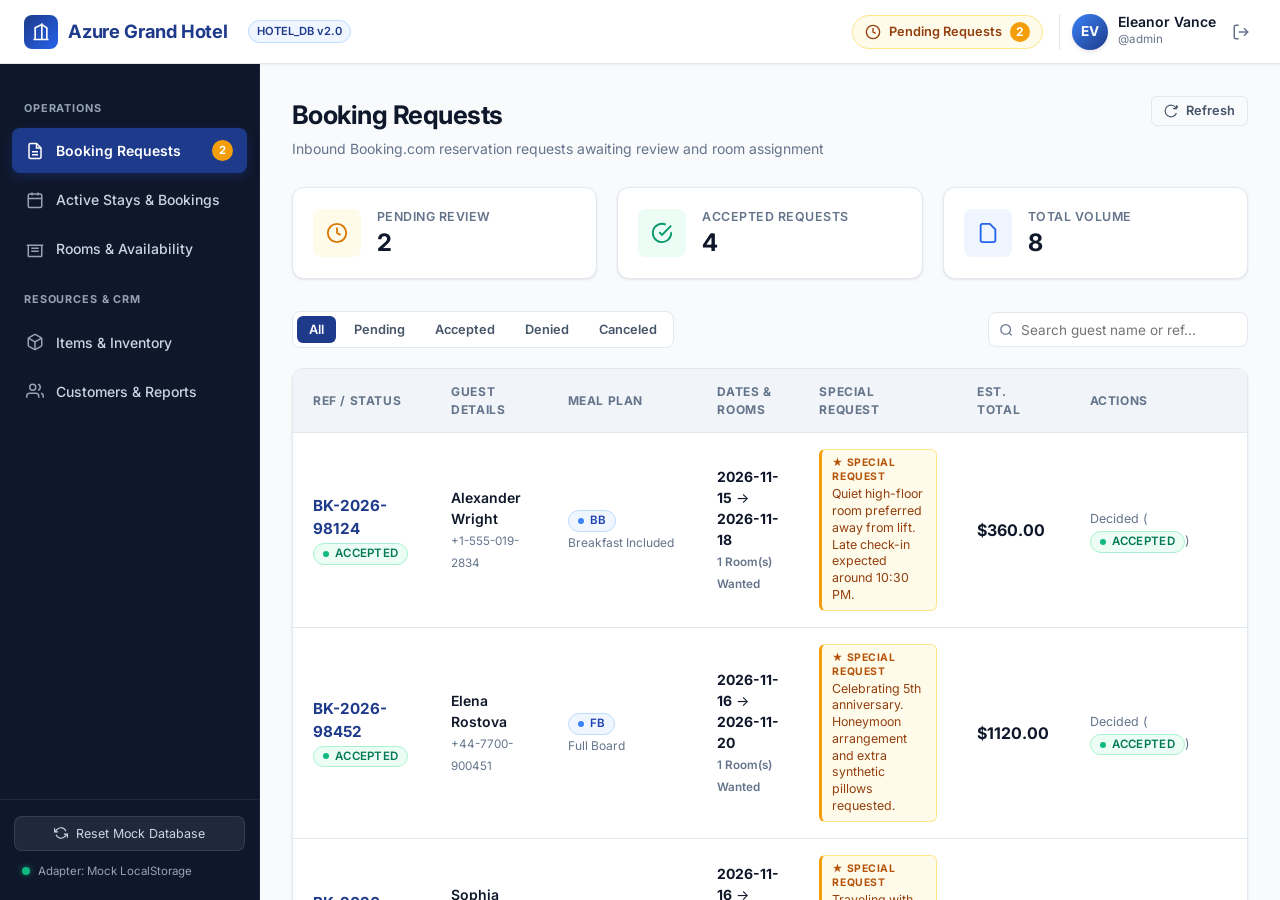
==== commit 8a2e71f6: "Booking Requests, Check-In/Out & Guest Folio" ====
--- a/frontend/index.html
+++ b/frontend/index.html
@@ -312,6 +312,17 @@
             </div>
           </div>
 
+          <!-- Filter Bar for Stays -->
+          <div class="filter-bar">
+            <div class="filter-pills" id="stays-status-filters">
+              <button class="filter-pill active" data-status="ALL">All Stays</button>
+              <button class="filter-pill" data-status="PENDING">Pending Check-In</button>
+              <button class="filter-pill" data-status="ACTIVE">Active (Checked In)</button>
+              <button class="filter-pill" data-status="FINISHED">Finished</button>
+              <button class="filter-pill" data-status="CANCELED">Canceled</button>
+            </div>
+          </div>
+
           <!-- Stays Table -->
           <div class="card-table">
             <div class="table-responsive">
@@ -471,6 +482,28 @@
   </div>
 
   <!-- =========================================================================
+       Slide-Over Guest Folio Drawer
+       ========================================================================= -->
+  <div id="folio-drawer-overlay" class="drawer-overlay hidden">
+    <div id="folio-drawer" class="drawer-panel">
+      <div class="drawer-header">
+        <div>
+          <div style="display:flex; align-items:center; gap:8px;">
+            <h3 id="folio-title" style="font-size:1.15rem; font-weight:700;">Guest Folio & Billing</h3>
+            <span id="folio-status-badge"></span>
+          </div>
+          <p id="folio-subtitle" class="drawer-subtitle">Loading folio details...</p>
+        </div>
+        <button id="folio-close-btn" class="modal-close-btn" aria-label="Close Drawer">&times;</button>
+      </div>
+
+      <div id="folio-body" class="drawer-body">
+        <!-- Rendered dynamically by app.js -->
+      </div>
+    </div>
+  </div>
+
+  <!-- =========================================================================
        Action Modals & Dialog Container
        ========================================================================= -->
   <div id="modal-container" class="modal-overlay hidden">
--- a/frontend/css/style.css
+++ b/frontend/css/style.css
@@ -1052,11 +1052,254 @@
   color: var(--color-primary);
 }
 
-.room-price-val span {
+/* Special Request Box for #requests view */
+.special-request-box {
+  background-color: #fffbeb;
+  border: 1px solid #fde68a;
+  border-left: 3px solid #f59e0b;
+  padding: 6px 10px;
+  border-radius: var(--radius-sm);
+  font-size: 0.775rem;
+  color: #92400e;
+  line-height: 1.35;
+  max-width: 280px;
+}
+
+.special-req-tag {
+  display: block;
+  font-weight: 700;
+  text-transform: uppercase;
+  font-size: 0.65rem;
+  letter-spacing: 0.05em;
+  color: #b45309;
+  margin-bottom: 2px;
+}
+
+.special-request-empty {
+  color: var(--color-text-muted);
   font-size: 0.75rem;
+  font-style: italic;
+}
+
+/* ==========================================================================
+   Slide-Over Guest Folio Drawer
+   ========================================================================== */
+.drawer-overlay {
+  position: fixed;
+  inset: 0;
+  background-color: rgba(15, 23, 42, 0.6);
+  backdrop-filter: blur(4px);
+  z-index: 1050;
+  display: flex;
+  justify-content: flex-end;
+  animation: fadeIn 180ms ease-out forwards;
+}
+
+.drawer-panel {
+  width: 100%;
+  max-width: 600px;
+  height: 100%;
+  background: var(--color-surface);
+  box-shadow: -10px 0 30px rgba(0, 0, 0, 0.25);
+  display: flex;
+  flex-direction: column;
+  overflow: hidden;
+  animation: slideInDrawer 220ms cubic-bezier(0.16, 1, 0.3, 1) forwards;
+}
+
+@keyframes slideInDrawer {
+  from { transform: translateX(100%); }
+  to { transform: translateX(0); }
+}
+
+.drawer-header {
+  padding: 1.25rem 1.5rem;
+  border-bottom: 1px solid var(--color-border);
+  display: flex;
+  align-items: flex-start;
+  justify-content: space-between;
+  background: var(--color-surface-alt);
+  flex-shrink: 0;
+}
+
+.drawer-subtitle {
+  font-size: 0.8rem;
   color: var(--color-text-muted);
-  font-weight: normal;
-}
+  margin-top: 3px;
+}
+
+.drawer-body {
+  flex: 1;
+  overflow-y: auto;
+  padding: 1.5rem;
+  display: flex;
+  flex-direction: column;
+  gap: 1.5rem;
+  background: #ffffff;
+}
+
+/* Folio Sections */
+.folio-section {
+  border: 1px solid var(--color-border);
+  border-radius: var(--radius-lg);
+  padding: 1.15rem;
+  background: var(--color-surface);
+}
+
+.folio-section-title {
+  font-size: 0.85rem;
+  font-weight: 700;
+  text-transform: uppercase;
+  letter-spacing: 0.05em;
+  color: var(--color-text-secondary);
+  display: flex;
+  align-items: center;
+  justify-content: space-between;
+  margin-bottom: 0.85rem;
+}
+
+/* Folio Live Math Balance Card */
+.folio-math-card {
+  background: linear-gradient(135deg, #1e293b 0%, #0f172a 100%);
+  color: #ffffff;
+  border-radius: var(--radius-lg);
+  padding: 1.25rem;
+  box-shadow: var(--shadow-md);
+  border: 1px solid rgba(255, 255, 255, 0.1);
+}
+
+.folio-math-formula {
+  font-size: 0.75rem;
+  text-transform: uppercase;
+  letter-spacing: 0.06em;
+  color: #94a3b8;
+  margin-bottom: 0.6rem;
+}
+
+.folio-math-breakdown {
+  display: grid;
+  grid-template-columns: 1fr auto 1fr auto 1fr;
+  align-items: center;
+  gap: 8px;
+  text-align: center;
+  padding-bottom: 0.85rem;
+  margin-bottom: 0.85rem;
+  border-bottom: 1px solid rgba(255, 255, 255, 0.15);
+}
+
+.folio-math-col .math-label {
+  font-size: 0.7rem;
+  color: #cbd5e1;
+}
+
+.folio-math-col .math-val {
+  font-size: 1.05rem;
+  font-weight: 700;
+  margin-top: 2px;
+}
+
+.folio-math-op {
+  font-size: 1.2rem;
+  font-weight: 700;
+  color: #94a3b8;
+}
+
+.folio-math-total {
+  display: flex;
+  align-items: center;
+  justify-content: space-between;
+}
+
+.folio-math-total .due-label {
+  font-size: 0.95rem;
+  font-weight: 600;
+}
+
+.folio-math-total .due-amount {
+  font-size: 1.6rem;
+  font-weight: 800;
+  letter-spacing: -0.02em;
+}
+
+.due-positive {
+  color: #f87171;
+}
+
+.due-settled {
+  color: #34d399;
+}
+
+/* Mini Item & Payment Tables inside Folio */
+.mini-table {
+  width: 100%;
+  border-collapse: collapse;
+  font-size: 0.825rem;
+}
+
+.mini-table th {
+  background: var(--color-surface-alt);
+  padding: 6px 10px;
+  font-size: 0.7rem;
+  text-transform: uppercase;
+  color: var(--color-text-muted);
+  font-weight: 700;
+  border-bottom: 1px solid var(--color-border);
+}
+
+.mini-table td {
+  padding: 8px 10px;
+  border-bottom: 1px solid var(--color-border);
+  vertical-align: middle;
+}
+
+.mini-table tr:last-child td {
+  border-bottom: none;
+}
+
+.mini-form-row {
+  display: flex;
+  gap: 8px;
+  align-items: flex-end;
+  margin-top: 0.85rem;
+  padding-top: 0.85rem;
+  border-top: 1px dashed var(--color-border);
+}
+
+.mini-form-group {
+  display: flex;
+  flex-direction: column;
+  gap: 4px;
+  flex: 1;
+}
+
+.mini-form-group label {
+  font-size: 0.72rem;
+  font-weight: 600;
+  color: var(--color-text-muted);
+}
+
+/* Room Selection in Accept Modal */
+.room-select-counter {
+  display: inline-block;
+  font-size: 0.78rem;
+  font-weight: 700;
+  padding: 2px 8px;
+  border-radius: var(--radius-full);
+  margin-left: 6px;
+}
+
+.room-select-counter.valid {
+  background: #ecfdf5;
+  color: #047857;
+  border: 1px solid #a7f3d0;
+}
+
+.room-select-counter.invalid {
+  background: #fffbeb;
+  color: #b45309;
+  border: 1px solid #fde68a;
+}
+
 
 /* ==========================================================================
    12. Modals & Dialogs
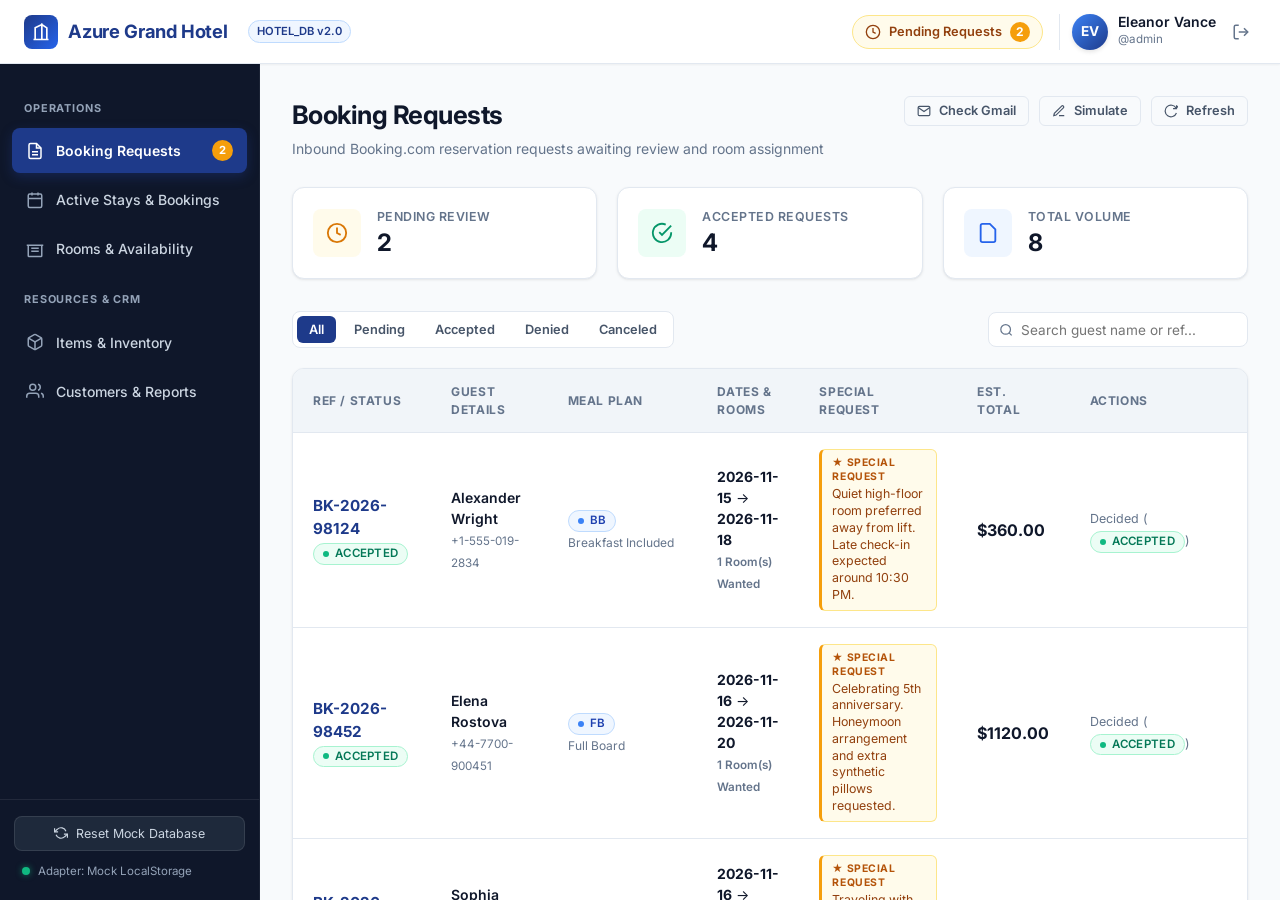
==== commit 376510ea: "added GUI, JavaFX, Connected Modules, Telegeram module Remains" ====
--- a/frontend/index.html
+++ b/frontend/index.html
@@ -206,6 +206,18 @@
               <p>Inbound Booking.com reservation requests awaiting review and room assignment</p>
             </div>
             <div class="header-actions">
+              <button id="btn-gmail-check" class="btn btn-outline btn-sm">
+                <svg width="14" height="14" viewBox="0 0 24 24" fill="none" stroke="currentColor" stroke-width="2">
+                  <path d="M4 4h16c1.1 0 2 .9 2 2v12c0 1.1-.9 2-2 2H4c-1.1 0-2-.9-2-2V6c0-1.1.9-2 2-2z"/><polyline points="22,6 12,13 2,6"/>
+                </svg>
+                <span>Check Gmail</span>
+              </button>
+              <button id="btn-gmail-simulate" class="btn btn-outline btn-sm">
+                <svg width="14" height="14" viewBox="0 0 24 24" fill="none" stroke="currentColor" stroke-width="2">
+                  <path d="M12 20h9M16.5 3.5a2.121 2.121 0 0 1 3 3L7 19l-4 1 1-4L16.5 3.5z"/>
+                </svg>
+                <span>Simulate</span>
+              </button>
               <button id="btn-refresh-requests" class="btn btn-outline btn-sm">
                 <svg width="14" height="14" viewBox="0 0 24 24" fill="none" stroke="currentColor" stroke-width="2">
                   <path d="M21.5 2v6h-6M21.34 15.57a10 10 0 1 1-.57-8.38l5.67-5.67"/>
@@ -262,6 +274,7 @@
               <button class="filter-pill" data-status="CANCELED">Canceled</button>
             </div>
             <div class="search-input-box">
+              <label for="requests-search-input" class="visually-hidden">Search guest name or ref</label>
               <svg width="16" height="16" viewBox="0 0 24 24" fill="none" stroke="currentColor" stroke-width="2">
                 <circle cx="11" cy="11" r="8"/><line x1="21" y1="21" x2="16.65" y2="16.65"/>
               </svg>
@@ -353,10 +366,16 @@
         <section id="view-rooms" class="view-panel">
           <div class="view-header">
             <div>
-              <h2>Room Management</h2>
-              <p>Live occupancy status, rates, and maintenance control</p>
+              <h2>Room Management & Kitchen Summary</h2>
+              <p>Live occupancy status, maintenance controls, room rates, and active meal counts</p>
             </div>
             <div class="header-actions">
+              <button id="btn-add-room-modal" class="btn btn-primary btn-sm">
+                <svg width="14" height="14" viewBox="0 0 24 24" fill="none" stroke="currentColor" stroke-width="2">
+                  <line x1="12" y1="5" x2="12" y2="19"/><line x1="5" y1="12" x2="19" y2="12"/>
+                </svg>
+                <span>Add Room</span>
+              </button>
               <button id="btn-refresh-rooms" class="btn btn-outline btn-sm">
                 <svg width="14" height="14" viewBox="0 0 24 24" fill="none" stroke="currentColor" stroke-width="2">
                   <path d="M21.5 2v6h-6M21.34 15.57a10 10 0 1 1-.57-8.38l5.67-5.67"/>
@@ -364,6 +383,11 @@
                 <span>Refresh</span>
               </button>
             </div>
+          </div>
+
+          <!-- Kitchen Meal Summary Panel -->
+          <div class="kitchen-summary-card" id="kitchen-meal-summary">
+            <!-- Populated dynamically by app.js -->
           </div>
 
           <!-- Room Status Filter Bar -->
@@ -393,6 +417,12 @@
               <p>Hotel supplies, room service items, count-based goods and continuous liquids/bulk</p>
             </div>
             <div class="header-actions">
+              <button id="btn-add-item-modal" class="btn btn-primary btn-sm">
+                <svg width="14" height="14" viewBox="0 0 24 24" fill="none" stroke="currentColor" stroke-width="2">
+                  <line x1="12" y1="5" x2="12" y2="19"/><line x1="5" y1="12" x2="19" y2="12"/>
+                </svg>
+                <span>Add Supply Item</span>
+              </button>
               <button id="btn-refresh-inventory" class="btn btn-outline btn-sm">
                 <svg width="14" height="14" viewBox="0 0 24 24" fill="none" stroke="currentColor" stroke-width="2">
                   <path d="M21.5 2v6h-6M21.34 15.57a10 10 0 1 1-.57-8.38l5.67-5.67"/>
@@ -405,9 +435,9 @@
           <!-- Inventory Filter Bar -->
           <div class="filter-bar">
             <div class="filter-pills" id="inventory-method-filters">
-              <button class="filter-pill active" data-method="ALL">All Items</button>
-              <button class="filter-pill" data-method="COUNT">COUNT (Units / Pieces)</button>
-              <button class="filter-pill" data-method="CONTINUOUS">CONTINUOUS (kg / Liters)</button>
+              <button id="inventory-filter-all" class="filter-pill active" data-method="ALL">All Items</button>
+              <button id="inventory-filter-count" class="filter-pill" data-method="COUNT">COUNT (Units / Pieces)</button>
+              <button id="inventory-filter-continuous" class="filter-pill" data-method="CONTINUOUS">CONTINUOUS (kg / Liters)</button>
             </div>
           </div>
 
@@ -422,8 +452,8 @@
                     <th>Measuring Method</th>
                     <th>Unit Price</th>
                     <th>Current Stock</th>
-                    <th>Status</th>
-                    <th>Quick Adjust</th>
+                    <th>Active Status</th>
+                    <th>Stock Actions</th>
                   </tr>
                 </thead>
                 <tbody id="tbody-inventory">
@@ -441,8 +471,8 @@
         <section id="view-customers" class="view-panel">
           <div class="view-header">
             <div>
-              <h2>Customer Directory</h2>
-              <p>Guest profiles, denial audit history, Telegram channels, and incident notes</p>
+              <h2>Customer Directory & Telegram Logs</h2>
+              <p>Guest profiles, Telegram onboarding, denial audit history, delivery logs, and incident reports</p>
             </div>
             <div class="header-actions">
               <button id="btn-refresh-customers" class="btn btn-outline btn-sm">
@@ -451,6 +481,17 @@
                 </svg>
                 <span>Refresh</span>
               </button>
+            </div>
+          </div>
+
+          <!-- Customers Search Bar -->
+          <div class="filter-bar">
+            <div class="search-input-box" style="width: 340px;">
+              <label for="customers-search-input" class="visually-hidden">Search customer by full name or phone</label>
+              <svg width="16" height="16" viewBox="0 0 24 24" fill="none" stroke="currentColor" stroke-width="2">
+                <circle cx="11" cy="11" r="8"/><line x1="21" y1="21" x2="16.65" y2="16.65"/>
+              </svg>
+              <input type="text" id="customers-search-input" placeholder="Search customer by full name or phone...">
             </div>
           </div>
 
@@ -461,15 +502,53 @@
                 <thead>
                   <tr>
                     <th>Customer ID</th>
-                    <th>Full Name</th>
-                    <th>Phone</th>
-                    <th>Telegram Chat ID</th>
+                    <th>Full Name & Phone</th>
+                    <th>Telegram Status</th>
+                    <th>Bot Invite Link</th>
                     <th>Denial History</th>
                     <th>Registered</th>
                     <th>Actions</th>
                   </tr>
                 </thead>
                 <tbody id="tbody-customers">
+                  <!-- Populated dynamically by app.js -->
+                </tbody>
+              </table>
+            </div>
+          </div>
+
+          <!-- Telegram Message Delivery Logs (MESSAGE Table) -->
+          <div class="card-table" style="margin-top: 2rem;">
+            <div class="view-header" style="margin-bottom: 0; padding: 1.25rem 1.5rem; border-bottom: 1px solid var(--color-border); background: var(--color-surface-alt);">
+              <div>
+                <h3 style="font-size: 1.05rem; font-weight: 700; margin: 0; display: flex; align-items: center; gap: 8px;">
+                  <svg width="18" height="18" viewBox="0 0 24 24" fill="none" stroke="currentColor" stroke-width="2">
+                    <path d="M21 15a2 2 0 0 1-2 2H7l-4 4V5a2 2 0 0 1 2-2h14a2 2 0 0 1 2 2z"/>
+                  </svg>
+                  Telegram Communications & Delivery Log (MESSAGE Table)
+                </h3>
+                <p style="font-size: 0.8rem; color: var(--color-text-muted); margin: 2px 0 0 0;">
+                  Audit log of automated reservation confirmations and rejection notices sent to guests
+                </p>
+              </div>
+              <div class="filter-pills" id="messages-status-filters">
+                <button class="filter-pill active" data-status="ALL">All Logs</button>
+                <button class="filter-pill" data-status="SENT">SENT</button>
+                <button class="filter-pill" data-status="FAILED">FAILED</button>
+              </div>
+            </div>
+            <div class="table-responsive">
+              <table class="data-table" id="table-messages">
+                <thead>
+                  <tr>
+                    <th>Message ID</th>
+                    <th>Customer</th>
+                    <th>Delivery Status</th>
+                    <th>Message Content</th>
+                    <th>Sent At</th>
+                  </tr>
+                </thead>
+                <tbody id="tbody-messages">
                   <!-- Populated dynamically by app.js -->
                 </tbody>
               </table>
--- a/frontend/css/style.css
+++ b/frontend/css/style.css
@@ -1018,6 +1018,187 @@
   box-shadow: var(--shadow-md);
 }
 
+/* Color-coded room cards (AVAILABLE green, BOOKED blue, CLOSED red) */
+.room-card.status-available {
+  border-left: 5px solid #10b981;
+  background: linear-gradient(to right, rgba(16, 185, 129, 0.03) 0%, var(--color-surface) 100%);
+}
+
+.room-card.status-booked {
+  border-left: 5px solid #3b82f6;
+  background: linear-gradient(to right, rgba(59, 130, 246, 0.03) 0%, var(--color-surface) 100%);
+}
+
+.room-card.status-closed {
+  border-left: 5px solid #ef4444;
+  background: #fef2f2;
+  opacity: 0.92;
+}
+
+/* Kitchen Meal Summary Panel */
+.kitchen-summary-card {
+  background: var(--color-surface);
+  border: 1px solid var(--color-border);
+  border-radius: var(--radius-lg);
+  padding: 1.25rem 1.5rem;
+  margin-bottom: 1.5rem;
+  box-shadow: var(--shadow-sm);
+}
+
+.kitchen-summary-header {
+  display: flex;
+  align-items: center;
+  justify-content: space-between;
+  margin-bottom: 1rem;
+}
+
+.kitchen-grid {
+  display: grid;
+  grid-template-columns: repeat(auto-fit, minmax(200px, 1fr));
+  gap: 1rem;
+}
+
+.kitchen-stat-box {
+  background: var(--color-surface-alt);
+  border: 1px solid var(--color-border);
+  border-radius: var(--radius-md);
+  padding: 1rem 1.15rem;
+  display: flex;
+  flex-direction: column;
+  gap: 4px;
+  position: relative;
+  overflow: hidden;
+}
+
+.kitchen-stat-box::before {
+  content: '';
+  position: absolute;
+  top: 0;
+  left: 0;
+  right: 0;
+  height: 3px;
+}
+
+.kitchen-stat-box.box-ro::before { background: #64748b; }
+.kitchen-stat-box.box-bb::before { background: #10b981; }
+.kitchen-stat-box.box-hb::before { background: #3b82f6; }
+.kitchen-stat-box.box-fb::before { background: #f59e0b; }
+
+.kitchen-stat-box .meal-top {
+  display: flex;
+  align-items: center;
+  justify-content: space-between;
+}
+
+.kitchen-stat-box .meal-name {
+  font-weight: 700;
+  font-size: 0.92rem;
+  color: var(--color-text-main);
+  margin-top: 4px;
+}
+
+.kitchen-stat-box .meal-count {
+  font-size: 1.85rem;
+  font-weight: 800;
+  color: var(--color-primary);
+  line-height: 1.1;
+  margin: 6px 0 2px 0;
+}
+
+.kitchen-stat-box small {
+  color: var(--color-text-muted);
+  font-size: 0.75rem;
+}
+
+/* Active Status Toggle Button for Inventory */
+.toggle-switch-btn {
+  display: inline-flex;
+  align-items: center;
+  gap: 6px;
+  cursor: pointer;
+  padding: 5px 10px;
+  border-radius: var(--radius-full);
+  font-size: 0.775rem;
+  font-weight: 600;
+  transition: all var(--transition-fast);
+  border: 1px solid var(--color-border);
+  background: var(--color-surface);
+}
+
+.toggle-switch-btn.active {
+  background: #ecfdf5;
+  border-color: #a7f3d0;
+  color: #065f46;
+}
+
+.toggle-switch-btn.active:hover {
+  background: #d1fae5;
+}
+
+.toggle-switch-btn.inactive {
+  background: #f3f4f6;
+  border-color: #e5e7eb;
+  color: #6b7280;
+}
+
+.toggle-switch-btn.inactive:hover {
+  background: #e5e7eb;
+}
+
+.toggle-dot {
+  width: 8px;
+  height: 8px;
+  border-radius: 50%;
+  display: inline-block;
+}
+
+.toggle-dot.active {
+  background: #10b981;
+}
+
+.toggle-dot.inactive {
+  background: #9ca3af;
+}
+
+/* One-Click Copy Telegram Link Button */
+.btn-copy-telegram {
+  display: inline-flex;
+  align-items: center;
+  gap: 5px;
+  padding: 4px 9px;
+  font-size: 0.775rem;
+  border-radius: var(--radius-sm);
+  background: #eff6ff;
+  border: 1px solid #bfdbfe;
+  color: #1e40af;
+  cursor: pointer;
+  font-weight: 600;
+  transition: all var(--transition-fast);
+  white-space: nowrap;
+}
+
+.btn-copy-telegram:hover {
+  background: #dbeafe;
+  border-color: #93c5fd;
+}
+
+.btn-copy-telegram:active {
+  transform: scale(0.97);
+}
+
+/* Visually Hidden Helper for Accessible Labels */
+.visually-hidden {
+  position: absolute;
+  width: 1px;
+  height: 1px;
+  padding: 0;
+  margin: -1px;
+  overflow: hidden;
+  clip: rect(0, 0, 0, 0);
+  white-space: nowrap;
+  border: 0;
+}
+
 .room-card-header {
   display: flex;
   align-items: center;
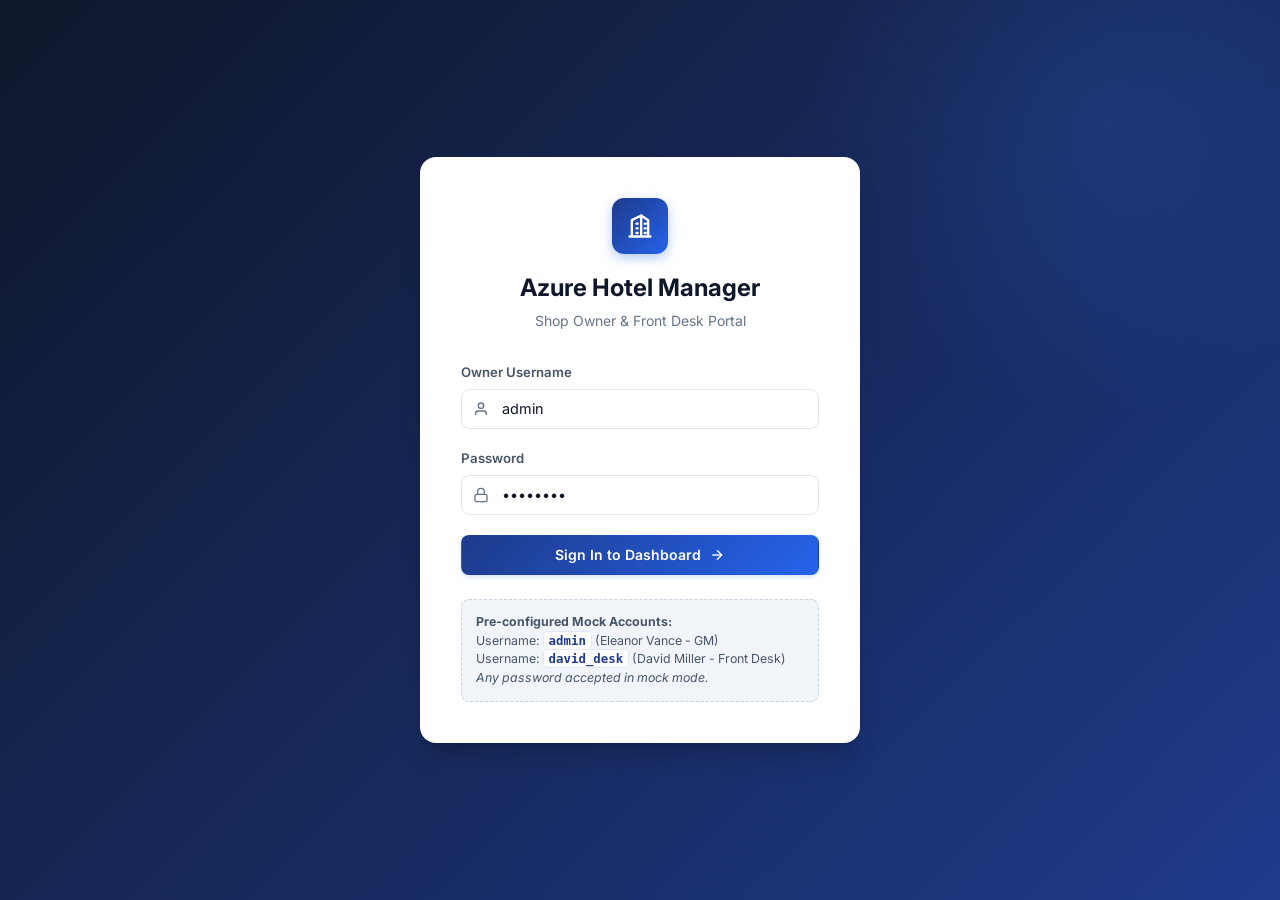
==== commit 22c74e5b: "Telegeram module intergrated" ====
--- a/frontend/index.html
+++ b/frontend/index.html
@@ -180,15 +180,9 @@
         </nav>
 
         <div class="sidebar-footer">
-          <button id="btn-reset-mock-db" class="btn-sidebar-reset" title="Restore seed data in localStorage">
-            <svg width="14" height="14" viewBox="0 0 24 24" fill="none" stroke="currentColor" stroke-width="2">
-              <polyline points="1 4 1 10 7 10"/><polyline points="23 20 23 14 17 14"/><path d="M20.49 9A9 9 0 0 0 5.64 5.64L1 10m22 4l-4.64 4.36A9 9 0 0 1 3.51 15"/>
-            </svg>
-            <span>Reset Mock Database</span>
-          </button>
           <div class="system-status-indicator">
             <span class="status-dot"></span>
-            <span>Adapter: Mock LocalStorage</span>
+            <span>Database: SQL Server</span>
           </div>
         </div>
       </aside>
@@ -475,6 +469,12 @@
               <p>Guest profiles, Telegram onboarding, denial audit history, delivery logs, and incident reports</p>
             </div>
             <div class="header-actions">
+              <button id="btn-add-telegram-user" class="btn btn-primary btn-sm">
+                <svg width="14" height="14" viewBox="0 0 24 24" fill="none" stroke="currentColor" stroke-width="2">
+                  <path d="M16 21v-2a4 4 0 0 0-4-4H5a4 4 0 0 0-4 4v2"/><circle cx="8.5" cy="7" r="4"/><line x1="20" y1="8" x2="20" y2="14"/><line x1="23" y1="11" x2="17" y2="11"/>
+                </svg>
+                <span>Add Telegram User</span>
+              </button>
               <button id="btn-refresh-customers" class="btn btn-outline btn-sm">
                 <svg width="14" height="14" viewBox="0 0 24 24" fill="none" stroke="currentColor" stroke-width="2">
                   <path d="M21.5 2v6h-6M21.34 15.57a10 10 0 1 1-.57-8.38l5.67-5.67"/>
